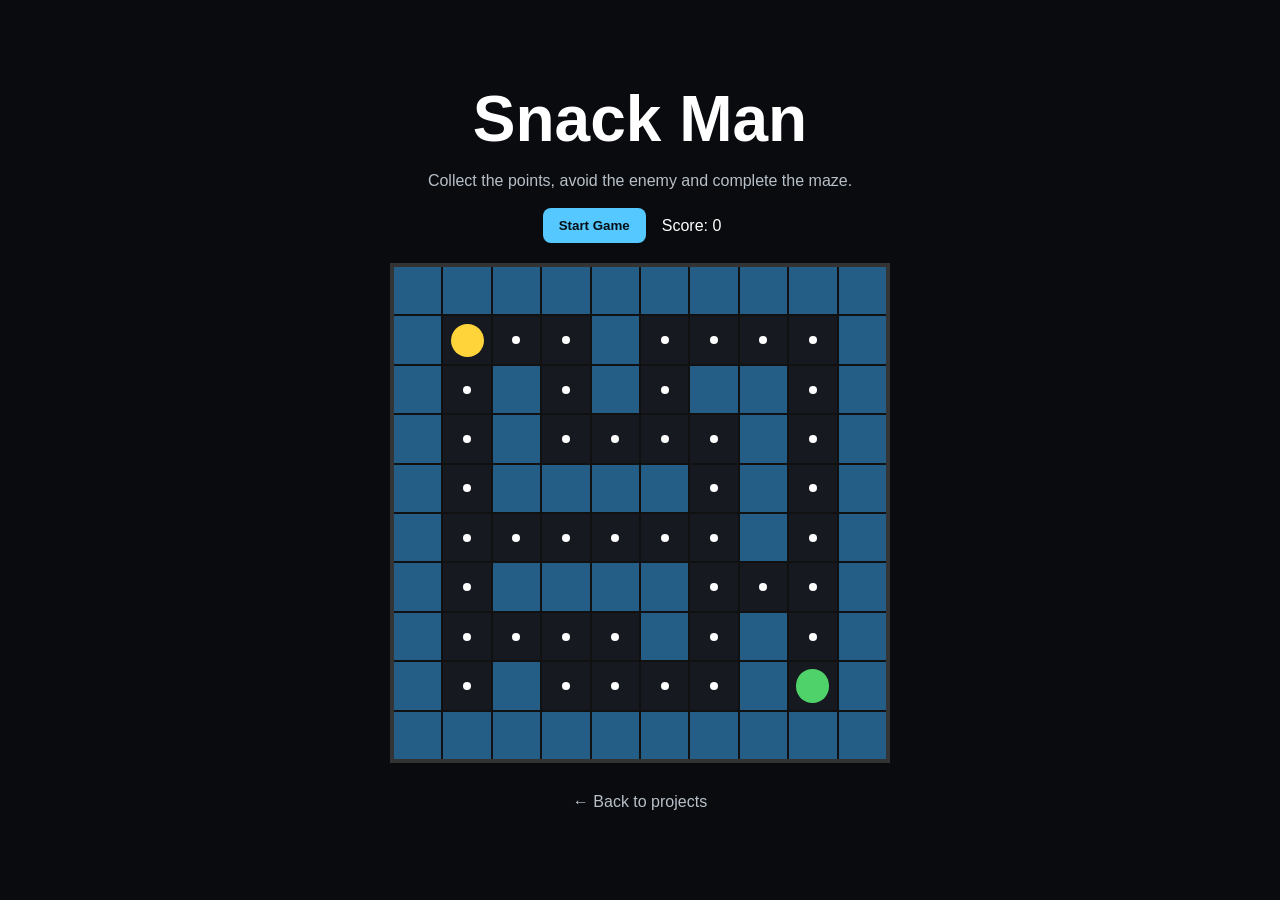
==== browser-maze-game/index.html @ 77ec3c6b "Add files via upload Update portfolio website" ====
<!doctype html><html lang="en"><head><meta charset="utf-8"><meta name="viewport" content="width=device-width,initial-scale=1"><title>Snack Man | Eyram Kokoti</title><link rel="stylesheet" href="style.css"></head><body><main class="game-shell"><header><h1>Snack Man</h1><p>Collect the points, avoid the enemy and complete the maze.</p></header><section class="game-ui"><button id="startBtn" type="button">Start Game</button><p>Score: <span id="score">0</span></p><p id="message" role="status" aria-live="polite"></p></section><div id="maze" class="maze" aria-label="Snack Man maze"></div><div class="game-actions"><a href="../project.html">← Back to projects</a><button id="restartBtn" type="button" hidden>Restart</button></div></main><script src="script.js"></script></body></html>
---- browser-maze-game/style.css ----
*{box-sizing:border-box}body{margin:0;min-height:100vh;background:#090b0e;color:#fff;font-family:Arial,sans-serif;display:grid;place-items:center}.game-shell{width:min(720px,94vw);padding:24px;text-align:center}.game-shell h1{margin:.2rem 0;font-size:clamp(2rem,7vw,4rem)}.game-shell header p,.game-actions a{color:#b8c0c9}.game-ui{display:flex;justify-content:center;align-items:center;gap:16px;flex-wrap:wrap;margin:18px 0}.game-ui p{margin:0}.game-ui button,.game-actions button{border:0;border-radius:8px;padding:10px 16px;font-weight:800;cursor:pointer;background:#55c8ff;color:#061016}.maze{width:min(500px,90vw);aspect-ratio:1;margin:20px auto;display:grid;grid-template-columns:repeat(10,1fr);grid-template-rows:repeat(10,1fr);gap:2px;background:#111;border:4px solid #333}.cell{position:relative;background:#161a20}.wall{background:#245d85}.point::after{content:"";position:absolute;width:8px;height:8px;background:#fff;border-radius:50%;left:50%;top:50%;transform:translate(-50%,-50%)}.player::after{content:"";position:absolute;width:70%;height:70%;background:#ffd43b;border-radius:50%;left:15%;top:15%}.enemy::after{content:"";position:absolute;width:70%;height:70%;background:#50d26a;border-radius:50%;left:15%;top:15%}.game-actions{display:flex;justify-content:center;gap:12px;align-items:center}.game-actions a{padding:10px;text-decoration:none}.game-actions button[hidden]{display:none}#message{min-height:1.5em;font-weight:800}
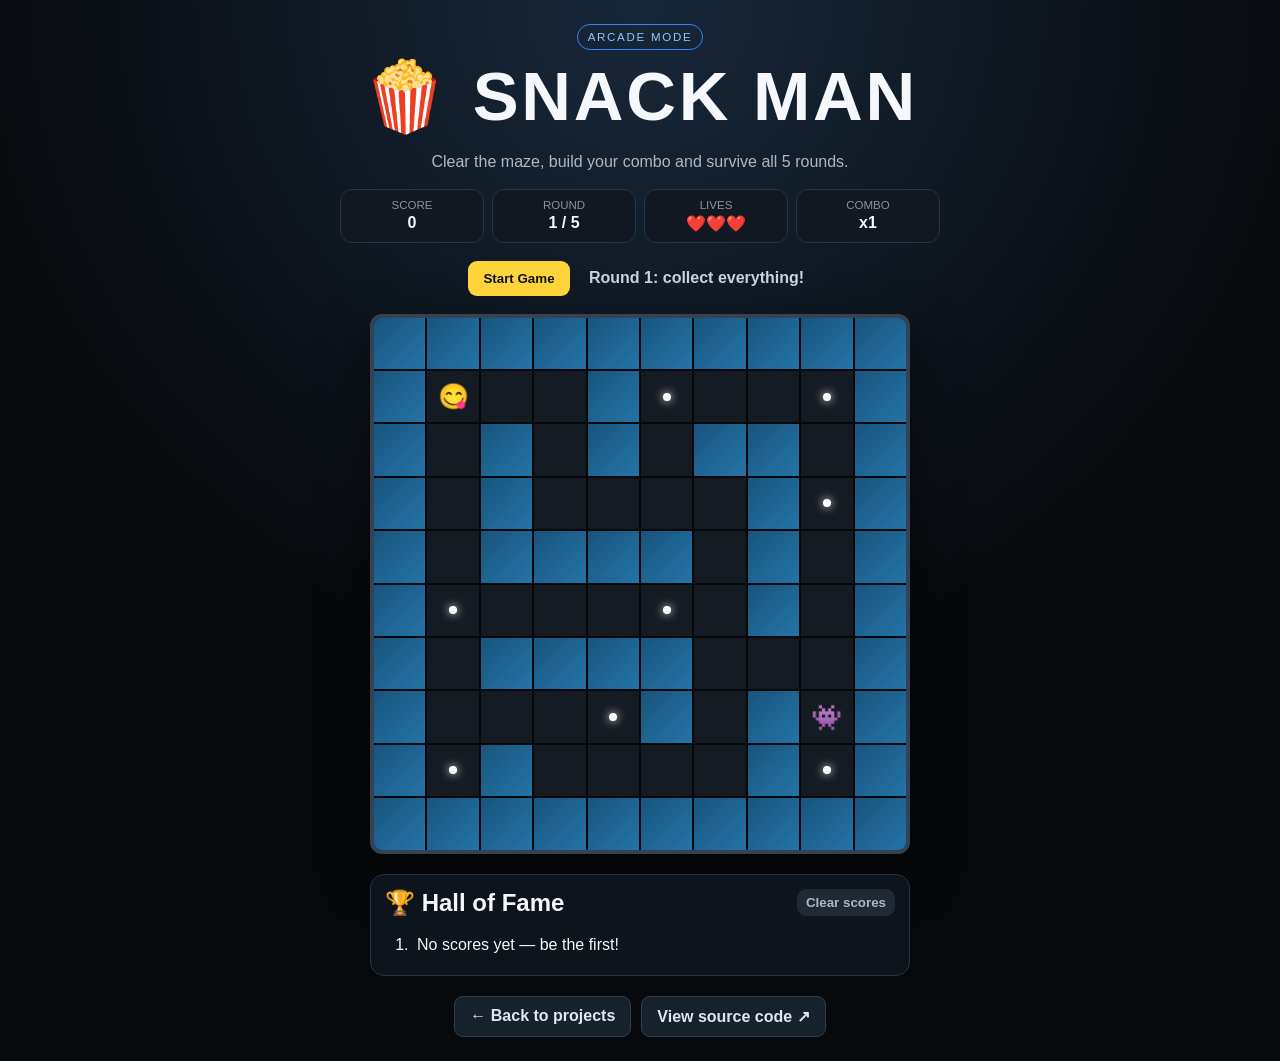
==== commit 0bb8b142: "Add files via upload" ====
--- a/browser-maze-game/index.html
+++ b/browser-maze-game/index.html
@@ -1 +1,19 @@
-<!doctype html><html lang="en"><head><meta charset="utf-8"><meta name="viewport" content="width=device-width,initial-scale=1"><title>Snack Man | Eyram Kokoti</title><link rel="stylesheet" href="style.css"></head><body><main class="game-shell"><header><h1>Snack Man</h1><p>Collect the points, avoid the enemy and complete the maze.</p></header><section class="game-ui"><button id="startBtn" type="button">Start Game</button><p>Score: <span id="score">0</span></p><p id="message" role="status" aria-live="polite"></p></section><div id="maze" class="maze" aria-label="Snack Man maze"></div><div class="game-actions"><a href="../project.html">← Back to projects</a><button id="restartBtn" type="button" hidden>Restart</button></div></main><script src="script.js"></script></body></html>
+<!doctype html>
+<html lang="en">
+<head>
+<meta charset="utf-8"><meta name="viewport" content="width=device-width,initial-scale=1">
+<title>Snack Man | Eyram Kokoti</title><link rel="stylesheet" href="style.css">
+</head>
+<body>
+<main class="game-shell">
+<header><div class="badge">ARCADE MODE</div><h1>🍿 SNACK MAN</h1><p>Clear the maze, build your combo and survive all 5 rounds.</p></header>
+<section class="hud">
+<div><span>Score</span><strong id="score">0</strong></div><div><span>Round</span><strong id="round">1 / 5</strong></div><div><span>Lives</span><strong id="lives">❤️❤️❤️</strong></div><div><span>Combo</span><strong id="combo">x1</strong></div>
+</section>
+<section class="controls"><button id="startBtn">Start Game</button><button id="restartBtn" hidden>Restart</button><span id="message" role="status" aria-live="polite">Ready?</span></section>
+<div id="maze" class="maze" aria-label="Snack Man maze"></div>
+<div class="mobile-controls" aria-label="Touch controls"><button data-move="up">▲</button><div><button data-move="left">◀</button><button data-move="down">▼</button><button data-move="right">▶</button></div></div>
+<section class="leaderboard"><div class="section-heading"><h2>🏆 Hall of Fame</h2><button id="clearBoard" type="button">Clear scores</button></div><ol id="leaderboardList"><li>No scores yet — be the first!</li></ol></section>
+<div class="game-actions"><a href="../project.html">← Back to projects</a><a href="https://github.com/Ramzy2234/as1-Ramzy2234-pub/blob/master/browser-maze-game/script.js" target="_blank" rel="noopener">View source code ↗</a></div>
+</main><script src="script.js"></script>
+</body></html>
--- a/browser-maze-game/style.css
+++ b/browser-maze-game/style.css
@@ -1 +1 @@
-*{box-sizing:border-box}body{margin:0;min-height:100vh;background:#090b0e;color:#fff;font-family:Arial,sans-serif;display:grid;place-items:center}.game-shell{width:min(720px,94vw);padding:24px;text-align:center}.game-shell h1{margin:.2rem 0;font-size:clamp(2rem,7vw,4rem)}.game-shell header p,.game-actions a{color:#b8c0c9}.game-ui{display:flex;justify-content:center;align-items:center;gap:16px;flex-wrap:wrap;margin:18px 0}.game-ui p{margin:0}.game-ui button,.game-actions button{border:0;border-radius:8px;padding:10px 16px;font-weight:800;cursor:pointer;background:#55c8ff;color:#061016}.maze{width:min(500px,90vw);aspect-ratio:1;margin:20px auto;display:grid;grid-template-columns:repeat(10,1fr);grid-template-rows:repeat(10,1fr);gap:2px;background:#111;border:4px solid #333}.cell{position:relative;background:#161a20}.wall{background:#245d85}.point::after{content:"";position:absolute;width:8px;height:8px;background:#fff;border-radius:50%;left:50%;top:50%;transform:translate(-50%,-50%)}.player::after{content:"";position:absolute;width:70%;height:70%;background:#ffd43b;border-radius:50%;left:15%;top:15%}.enemy::after{content:"";position:absolute;width:70%;height:70%;background:#50d26a;border-radius:50%;left:15%;top:15%}.game-actions{display:flex;justify-content:center;gap:12px;align-items:center}.game-actions a{padding:10px;text-decoration:none}.game-actions button[hidden]{display:none}#message{min-height:1.5em;font-weight:800}
+*{box-sizing:border-box}body{margin:0;min-height:100vh;background:radial-gradient(circle at top,#18283a,#07090c 55%);color:#f5f7fa;font-family:Arial,sans-serif;display:grid;place-items:center}.game-shell{width:min(760px,95vw);padding:24px 16px;text-align:center}.badge{display:inline-block;padding:6px 10px;border:1px solid #3b82f6;border-radius:999px;font-size:.72rem;letter-spacing:.15em;color:#8ec5ff}.game-shell h1{margin:.35rem 0;font-size:clamp(2rem,8vw,4.3rem);letter-spacing:.04em}.game-shell header p{color:#aeb8c4}.hud{display:grid;grid-template-columns:repeat(4,1fr);gap:8px;margin:18px auto;max-width:600px}.hud div{background:#111821;border:1px solid #293544;border-radius:12px;padding:9px}.hud span{display:block;color:#8793a1;font-size:.72rem;text-transform:uppercase}.hud strong{display:block;margin-top:3px}.controls{display:flex;justify-content:center;align-items:center;gap:12px;flex-wrap:wrap;margin:12px}.controls button,.game-actions a,.section-heading button{border:0;border-radius:9px;padding:10px 15px;font-weight:800;cursor:pointer;text-decoration:none}.controls button{background:#ffd43b;color:#111}.controls button:nth-child(2){background:#4dabf7}.controls button[hidden]{display:none}.controls #message{min-width:230px;color:#c9d2dc;font-weight:700}.maze{width:min(540px,92vw);aspect-ratio:1;margin:18px auto;display:grid;grid-template-columns:repeat(10,1fr);grid-template-rows:repeat(10,1fr);gap:2px;background:#05070a;border:4px solid #354252;border-radius:12px;overflow:hidden;box-shadow:0 18px 50px #0008}.cell{position:relative;background:#151b22}.wall{background:linear-gradient(135deg,#18547d,#2474a7)}.point:after{content:"";position:absolute;width:8px;height:8px;background:#fff;border-radius:50%;left:50%;top:50%;transform:translate(-50%,-50%);box-shadow:0 0 10px #fff}.bonus:after{content:"★";position:absolute;inset:0;display:grid;place-items:center;color:#ffd43b;font-size:1.15rem}.player:after{content:"😋";position:absolute;inset:0;display:grid;place-items:center;font-size:clamp(15px,3vw,25px)}.enemy:after{content:"👾";position:absolute;inset:0;display:grid;place-items:center;font-size:clamp(15px,3vw,25px)}.mobile-controls{display:none}.leaderboard{max-width:540px;margin:20px auto;background:#0e141b;border:1px solid #293544;border-radius:14px;padding:14px;text-align:left}.section-heading{display:flex;justify-content:space-between;align-items:center}.section-heading h2{margin:0}.section-heading button{padding:6px 9px;background:#202a35;color:#aeb8c4}.leaderboard ol{margin:12px 0 0;padding-left:28px}.leaderboard li{padding:7px 4px;border-bottom:1px solid #202a35}.leaderboard li:last-child{border:0}.game-actions{display:flex;justify-content:center;gap:10px;flex-wrap:wrap;margin-top:15px}.game-actions a{background:#17212c;color:#dbe7f2;border:1px solid #304050}.game-actions a:hover,.controls button:hover{transform:translateY(-1px)}@media(max-width:560px){.hud{grid-template-columns:repeat(2,1fr)}.mobile-controls{display:block;margin:10px auto}.mobile-controls button{width:52px;height:45px;margin:3px;border:1px solid #405064;border-radius:9px;background:#182330;color:#fff;font-size:1.1rem}.maze{margin-bottom:10px}}
